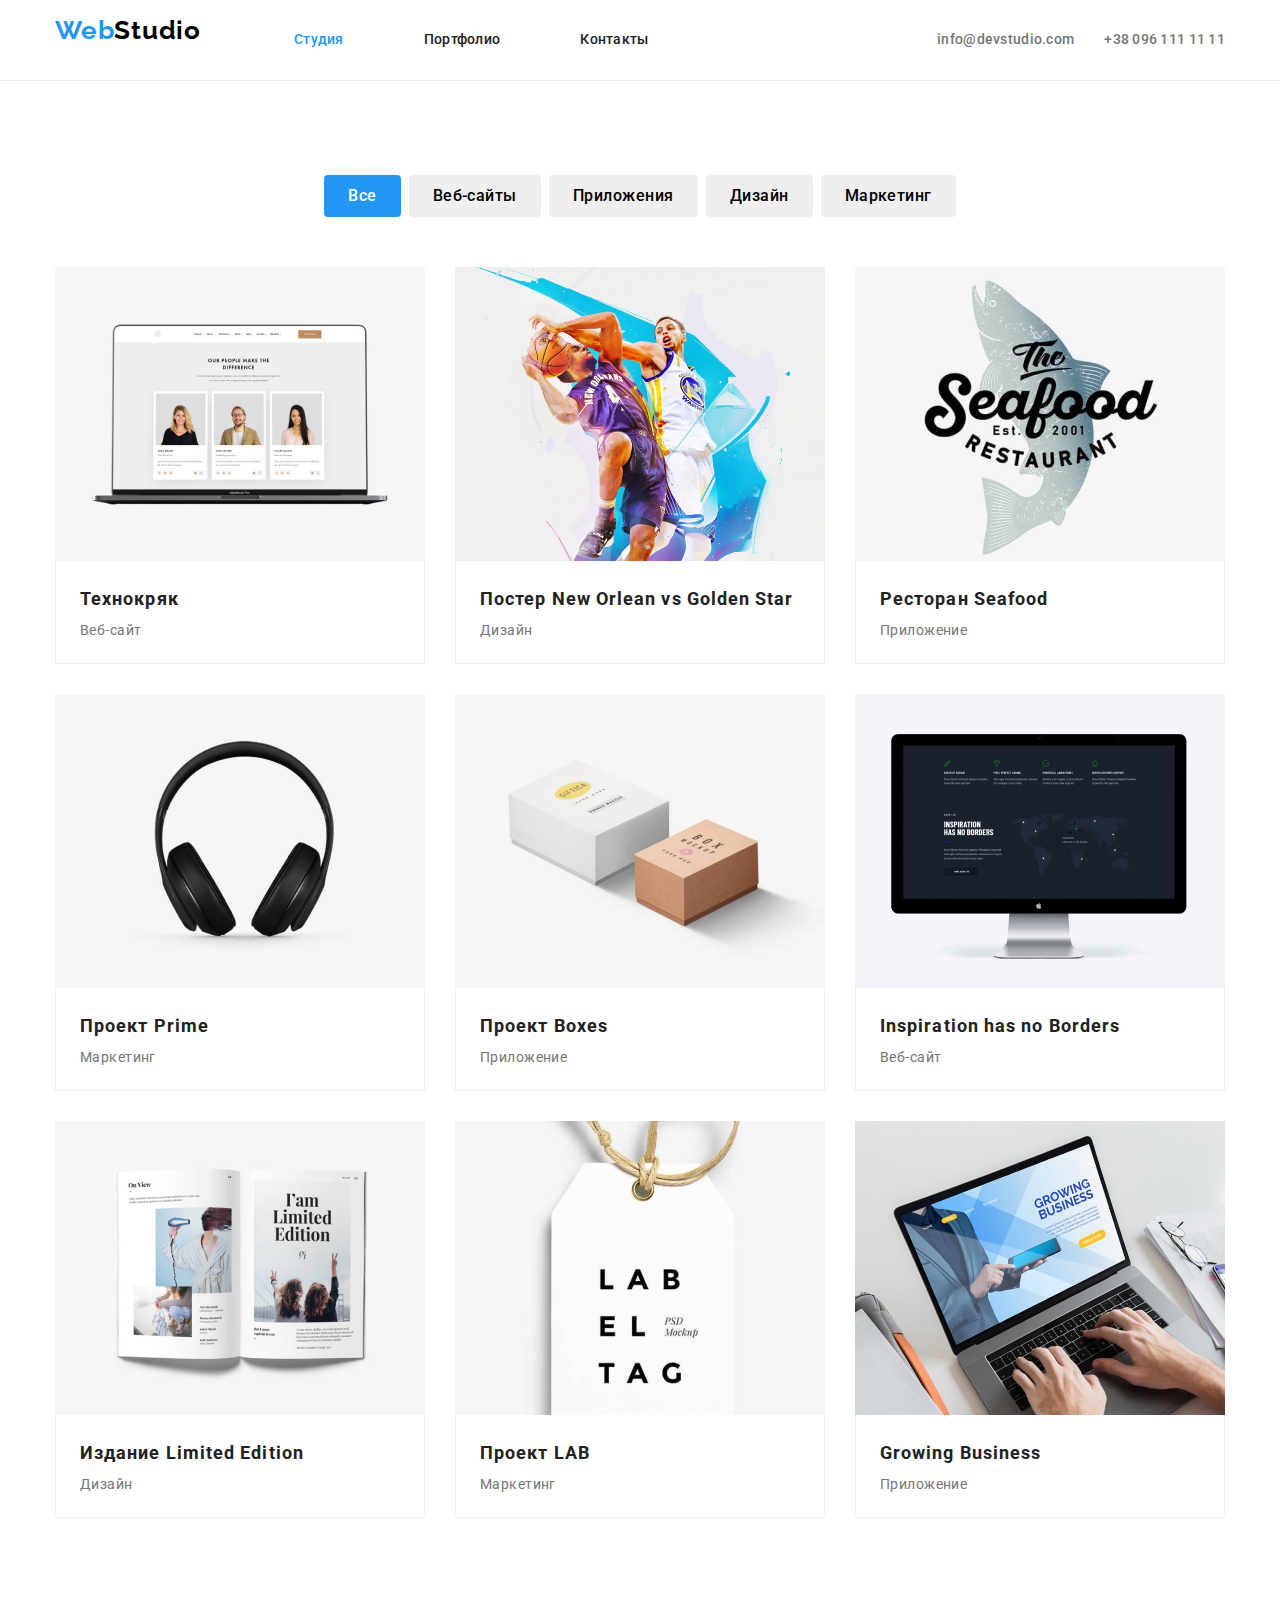
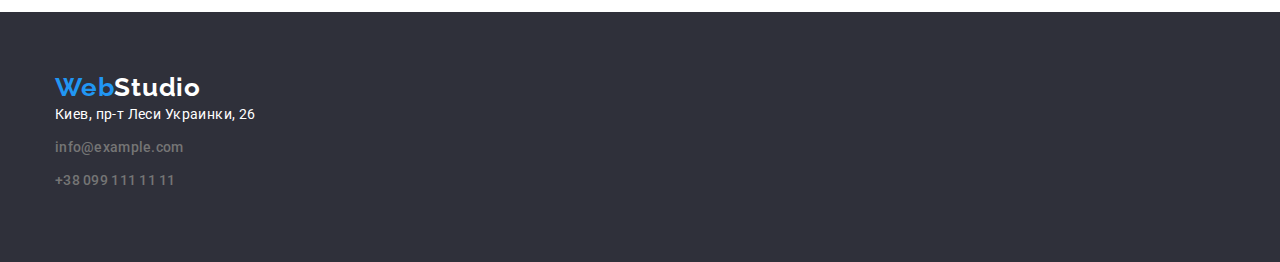
==== portfolio.html @ 62b83313 "створено дз4" ====
<!DOCTYPE html>
<html lang="ru">
<head>
    <meta charset="UTF-8">
    <meta http-equiv="X-UA-Compatible" content="IE=edge">
    <meta name="viewport" content="width=device-width, initial-scale=1.0">
    <title>Document</title>
    <link rel="preconnect" href="https://fonts.googleapis.com">
<link rel="preconnect" href="https://fonts.gstatic.com" crossorigin>
<link href="https://fonts.googleapis.com/css2?family=Raleway:wght@700&family=Roboto:wght@400;500;700&display=swap" rel="stylesheet">
<link rel="stylesheet" href="https://cdn.jsdelivr.net/npm/modern-normalize@1.1.0/modern-normalize.min.css">
    <link rel="stylesheet" href="./css/styles.css">
</head>
<body>
      <!--HEADER-->
      <header class="page-header">
        <div class="container page-container">
        <nav class="navigation">
                <a class="link logo logo-tape" href="">
                    <span class="logo-up list ">Web</span><span class="logo-up-color current">Studio</span></a>
                <ul class="menu list">
                    <li class="menu-item">
                        <a class="menu-link current link" href="./index.html">Студия</a>
                    </li>
                    <li class="menu-item">
                        <a class=" menu-link link" href="./portfolio.html">Портфолио</a>
                    </li>
                    <li class="menu-item">
                        <a class=" menu-link link" href="">Контакты</a>
                    </li>
                </ul>
            </nav>
            <ul class="menu list">
                <li class="menu">
                    <a class="link contact-phone-number" href="mailto:info@devstudio.com">info@devstudio.com</a>
                </li>
                <li class="menu">
                    <a class="link contact-phone-number" href="tel:+380961111111">+38 096 111 11 11</a>
                </li>
            </ul>
        </div>
    </header>

    <!--DESCRIPTION-->
    <main>
       <section class="work-portfolio section">
        <div class="container">
         <h1 class="visually-hidden">Описание</h1>
          <ul class="btn-knob menu-contact list">
            <li class=""><button class="bbtn portfolio-btn" type="button">Все</button></li>
            <li class=""><button class="port portfolio-btn" type="button">Веб-сайты</button></li>
            <li class=""><button class="port portfolio-btn" type="button">Приложения</button></li>
            <li class=""><button class="port portfolio-btn" type="button">Дизайн</button></li>
            <li class=""><button class="port portfolio-btn" type="button">Маркетинг</button></li>
            
          </ul>
    <!--ABOUT-PORTFOLIO-->
          <ul class="portfolio-list list">
            <li class="portfolio-item">
                <img src="./portfolio-photo/people.png" alt="открытый ноутбук с изображением сайта" width="370px" height="294px">
                <div class="div-portfolio">
                <h3 class="gallery-portfolio" >Технокряк</h3>
                <p class="story">Веб-сайт</p>
                </div>
            </li>

            <li class="portfolio-item"> 
                <img src="./portfolio-photo/football.png" alt="двое мужчин играют в футбол" width="370px" height="294px">
                <div class="div-portfolio">
                <h3 class="gallery-portfolio">Постер <span lang="en">New Orlean vs Golden Star</span></h3>
                <p class="story">Дизайн</p>
                </div>
            </li>

            <li class="portfolio-item"> 
                <img src="./portfolio-photo/seafood.png" alt="логотип ресторана морепродуктов" width="370px" height="294px">
                <div class="div-portfolio">
                <h3 class="gallery-portfolio">Ресторан <span lang="en">Seafood</span></h3>
                <p class="story">Приложение</p>
                </div>
            </li>

            <li class="portfolio-item">
                 <img src="./portfolio-photo/headphone.png" alt="наушники" width="370px" height="294px">
                <div class="div-portfolio">
                <h3 class="gallery-portfolio">Проект <span lang="en">Prime</span></h3>
                <p class="story">Маркетинг</p>
                </div>
            </li>

            <li class="portfolio-item">
                 <img src="./portfolio-photo/box.png" alt="две закрытых коробки- коричневая и белая" width="370px" height="294px">
                <div class="div-portfolio">
                <h3 class="gallery-portfolio">Проект <span lang="en">Boxes</span></h3>
                <p class="story">Приложение</p>
                </div>
            </li>

            <li class="portfolio-item"> 
                <img src="./portfolio-photo/monitor.png" alt="черный монитор" width="370px" height="294px">
                <div class="div-portfolio">
                <h3 class="gallery-portfolio" lang="en">Inspiration has no Borders</h3>
                <p class="story">Веб-сайт</p>
                </div>
            </li>

            <li class="portfolio-item">
                 <img src="./portfolio-photo/magazine.png" alt="открытый журнал с картинками" width="370px" height="294px">
                <div class="div-portfolio">
                <h3 class="gallery-portfolio">Издание <span lang="en">Limited Edition</span></h3>
                <p class="story">Дизайн</p>
                </div>
            </li>

            <li class="portfolio-item">
                 <img src="./portfolio-photo/label.png" alt="белая бирка с соломенной ниткой" width="370px" height="294px">
                <div class="div-portfolio">
                <h3 class="gallery-portfolio">Проект <span lang="en">LAB</span></h3>
                <p class="story">Маркетинг</p>
                </div>
            </li>
            <li class="portfolio-item"> <img src="./portfolio-photo/notebook.png" alt="руки печатают на открытом ноутбуке" width="370px" height="294px">
                <div class="div-portfolio">
                <h3 class="gallery-portfolio" lang="en">Growing Business</h3>
                <p class="story">Приложение</p>
                </div>
            </li>
            </ul>
        </div>
        </section>
    </main>

     <!--FOOTER-->
     <footer class=" color-back footer">
        <div class="container dark">
            <div>
             <a class="link logo" href="">Web<span class="logo-color-footer">Studio</span></a>
            <address class="adress">
         <ul class="list">
            <li class="account">
             <a class="adress link" href="https://goo.gl/maps/P68njvsLRJaKCuCR6" target="_blank" rel="noopener noreferrer">Киев, пр-т Леси Украинки, 26</a>
            </li>
            <li class="account">
             <a class="link contact-phone-number" href="mailto:info@example.com">info@example.com</a>
            </li>
            <li class="account">
             <a class="link contact-phone-number" href="tel:+380991111111">+38 099 111 11 11</a>
            </li>
        </ul>
            </address>
        </div>
            </div>
        
    </footer>

</body>
</html>
---- css/styles.css ----
:root {
    --accent-color: #2196F3;
    --text-color: #212121;
    --whitey-color: #ffffff;
    --mail-color: #757575;
    --background-color: #2F303A;
    --desc-color: #F5F4FA;


    }
h1,
h2,
h3,
h4,
h5,
p {
    margin-top: 0;
    margin-bottom: 0;
}

ul,
ol {
    margin-top: 0;
    margin-bottom: 0;
    padding-left: 0;

}

img {
    display: block;
}

button {
    cursor: pointer;
}
.list {list-style: none;
}
.link {
text-decoration: none;
}


body {font-family: 'Roboto', sans-serif;
    background-color: var(--whitey-color);
    font-size: 14px;
    letter-spacing: 0.03em;
}

.section{
    padding-top: 94px;
    padding-bottom: 94px;
}

.visually-hidden {
    position: absolute;
      white-space: nowrap;
      width: 1px;
      height: 1px;
      overflow: hidden;
      border: 0;
      padding: 0;
      clip: rect(0 0 0 0);
      clip-path: inset(50%);
      margin: -1px;
  }


/* =======================================HEADER */
.container {
    width: 1200px;
    margin-left: auto;
    margin-right: auto;
    padding-left: 15px;
    padding-right: 15px;
}

.page-container {
display: flex;
align-items: center;
}

.navigation {
    display: flex;
    align-items: center;
}

.menu {
    display: flex;
    align-items: center;
    margin-left: auto;
    gap: 30px;
}

.menu-contact {
    display: flex;
    align-items: center;
    margin-left: auto;
    gap: 30px;
}

.portfolio-list{
    display: flex;
    flex-wrap: wrap;
    align-items: center;
    margin-left: -30px;
    margin-top: -30px;
}

.portfolio-item{
    flex-basis: calc(100%/3 -30px);
    margin-left: 30px;
    margin-top: 30px;

}
.logo {
    margin-bottom: 20px;
font-family: 'Raleway', sans-serif;
font-weight: 700;
font-size: 26px;
line-height: 1.19;
letter-spacing: 0.03em;
color: var(--accent-color);
}
.logo-up-color{
    color: #000000;
}
.logo-tape {
    margin-right: 93px;
}



.menu-link {
    padding: 32px 0;
    display: block;
    font-style: normal;
font-weight: 500;
font-size: 14px;
line-height: 1.14;
letter-spacing: 0.02em;
color: var(--text-color)
}
.menu-link:hover,
.menu-link:focus {
color: var(--accent-color);
}
.menu-link.current {
    color: var(--accent-color)
}

.contact-phone-number{
font-weight: 500;
font-size: 14px;
line-height: 1.14;
letter-spacing: 0.02em;
color: var(--mail-color); 
}
.contact-phone-number:hover,
.contact-phone-number:focus {
color: var(--accent-color);
}

/*  =========================================HERO */

.hero{
background: var(--background-color);
padding: 200px 0;
}

.main-title{
    margin-bottom: 30px;
    width: 696px;
    margin-left: auto;
    margin-right: auto;
font-weight: 900;
font-size: 44px;
line-height: 1.36;
text-align: center;
letter-spacing: 0.06em;
text-transform: uppercase;
color: var(--whitey-color);
}

.modal-btn{
    padding-top: 10px;
    padding-bottom: 10px;
    padding-left: 32px;
    padding-right: 32px;
    border-radius: 4px;
    font-family: inherit;
font-weight: 700;
font-size: 16px;
line-height: 1.87;
letter-spacing: 0.06em;
color: var(--whitey-color);
cursor: pointer;
background: #188ce8;
border-color: transparent;
margin-right: auto;
margin-left: auto;
display: block;

}
.modal-btn:hover{
    background-color: var(--accent-color);
}
.modal-btn:focus {
background-color: #188CE8;

}


.modal-btn.current {
    color: var(--whitey-color);
    background-color: var(--accent-color)    
}

.modal-btn.active {
    background-color: var(--accent-color);
    color: var(--whitey-color);
}

.menu-item:not(:last-child) {
margin-right: 50px;
}

.page-header {
    border-bottom: #ececec 1px solid;
    
}

/* ================================DESCRIPTION*/


.desc{
    margin-bottom: 10px;
font-size: 14px;
font-weight: 700;
line-height: 1.14;
letter-spacing: 0.03em;
text-transform: uppercase;
color: var(--text-color);
}

.desc-item {
width: 270px;
font-style: normal;
font-weight: 400;
line-height: 1.71;
letter-spacing: 0.03em;
color: var(--mail-color)
}

.list-title {
  
}

.summary-title {
    justify-content: center;
    gap: 30px;
    display: flex;
}

.list-index {
    gap: 30px;
    display: block;
    justify-content: center;
    align-items: center;
}


/* ==================================ABOUT */
.section-title {
    margin-bottom: 50px;
font-weight: 700;
font-size: 36px;
line-height: 1.16;
letter-spacing: 0.03em;
color: var(--text-color);
}

.work {
    text-align: center;
    
}

.foto-list {
    display: flex;
}

.work-review:not(:last-child) {
    margin-right: 30px;
}

/* ==================================TEAM */
.team {
    padding: 94px 0;
    background-color: #F5F4FA;
}

.worker {
    margin-bottom: 10px;
font-weight: 500;
font-size: 16px;
line-height: 1.18;
letter-spacing: 0.03em;
text-align: center;
color: var(--text-color);
}

.worker-item {
line-height: 1.18;
text-align: center;
letter-spacing: 0.03em;
color: var(--mail-color);

}

.subtitle {
    margin-bottom: 50px;
    font-weight: 700;
    font-size: 36px;
    line-height: 1.16;
    letter-spacing: 0.03em;
    color: var(--text-color);
    text-align: center;
}

.foto-team:not(:last-child) {
    margin-right: 30px;

}

.div-studio {
    padding: 30px 0;
    box-shadow: 
    0px 1px 3px rgba(0, 0, 0, 0.12),
    0px 1px 1px rgba(0, 0, 0, 0.14),
    0px 2px 1px rgba(0, 0, 0, 0.2);
    border-radius: 
    0px 0px 4px 4px;
    background-color: var(--whitey-color)
}

.social-list-item

.foto-team:not(:last-child) {
    margin-right: 30px;
}

.social-list {
    display: flex;
    justify-content: center;
    gap: 10px;
}

.social-list-link {
    display: inline-block;
    height: 44px;
    width: 44px;
    background-size: contain;
    display: flex;
    justify-content: center;
    align-items: center;
    border-radius: 50%;
    background-color: var(--whitey-color)
}
.social-list-link:hover,
.social-list-link:focus {
    color: var(--whitey-color);
    border-color: var(--accent-color);
}

/* =================================FOOTER */
.footer {
background: var(--background-color);
}

.color-back {
    background: var(--background-color);
    padding-top: 60px;
    padding-bottom: 60px;
}


.adress {
font-style: normal;
font-weight: 400;
line-height: 1.7;
letter-spacing: 0.03em;
color: var(--whitey-color);
}

.account {
   margin-bottom: 9px;
}

.contact-link {
font-style: normal;
font-size: 14px;
line-height: 1.71;
letter-spacing: 0.03em;
color: rgba(255, 255, 255, 0.6);
}

/* ==========================PORTFOLIO */
.logo-color-footer {
color: var(--whitey-color);
}

.desc-list-portfolio{
font-weight: 500;
font-size: 16px;
line-height: 1.62;
text-align: center;
letter-spacing: 0.03em;
color: var(--text-color);
border-color:var(--desc-color) ;
}

.gallery-portfolio{
font-weight: 700;
font-size: 18px;
line-height: 2;
letter-spacing: 0.06em;
color: var(--text-color);
}

.story{
line-height: 1.88;
letter-spacing: 0.03em;
color: var(--mail-color);
}

.work-portfolio {
    padding: 94px 0;
}

.btn-knob{
    display: flex;
justify-content: center;
gap: 8px;
}

.div-portfolio {
    background-color: var(--whitey-color);
    border: 1px solid #eeeeee;
    padding-top: 20px;
    padding-bottom: 20px;
    padding-left: 24px;
    padding-right: 24px;
border-top: none;
}

.portfolio-btn{
    padding-top: 6px;
    padding-bottom: 6px;
padding-left: 22px;
padding-right: 22px;
border-radius: 4px;
font-family: 'Roboto', sans-serif;
font-weight: 500;
font-size: 16px;
line-height: 1.6;
text-align: center;
letter-spacing: 0.03em;
cursor: pointer;
border-color: transparent;
margin-bottom: 50px;
}

.port:hover,
.port:focus {
    color: var(--whitey-color);
    background-color: var(--accent-color)
}
.card-set{
    display: flex;
    flex-wrap: wrap;
    gap: 30px;
}

.bbtn{
    color: var(--whitey-color);
    background-color:var(--accent-color);
    border-color: transparent;
}
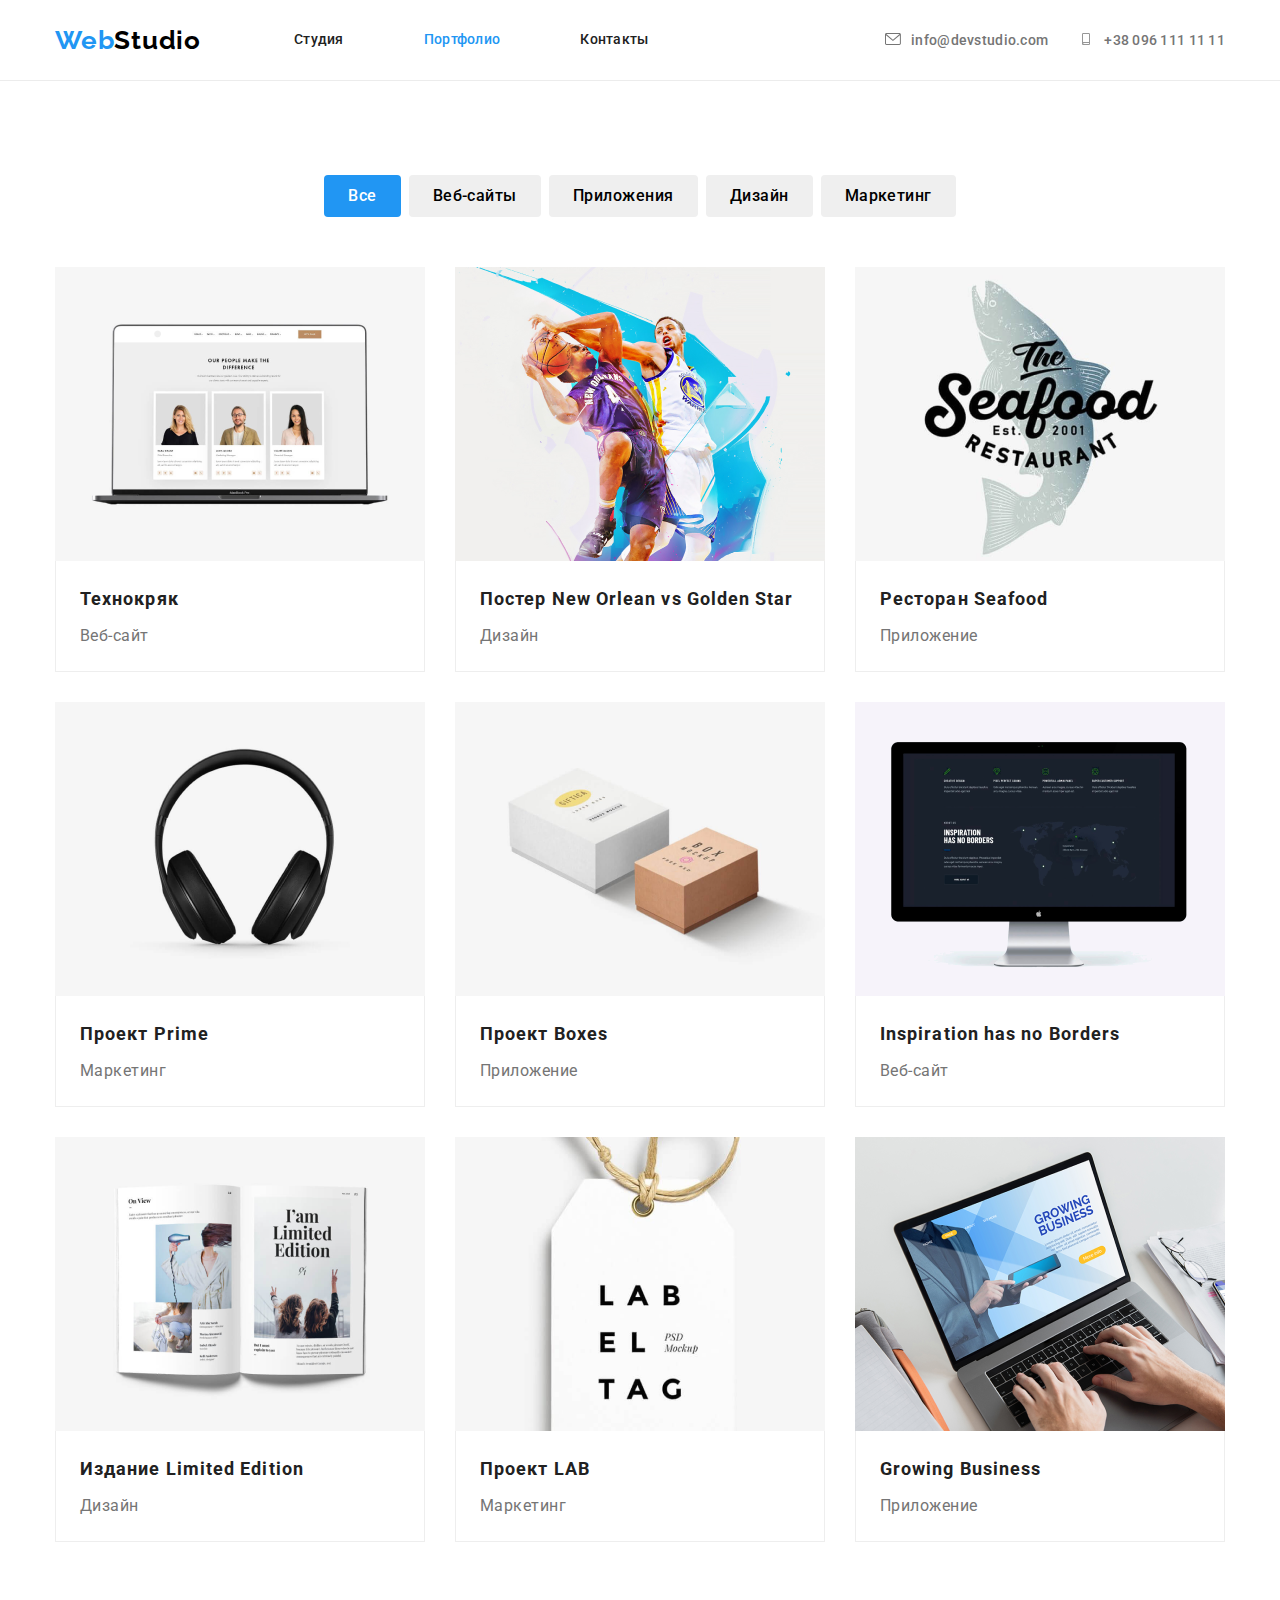
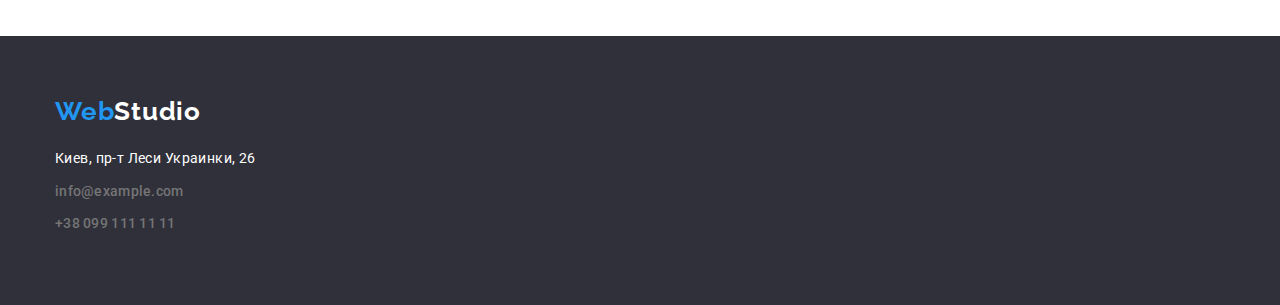
==== commit 034a380b: "виконане дз4 без футера і портфоліо" ====
--- a/portfolio.html
+++ b/portfolio.html
@@ -20,10 +20,10 @@
                     <span class="logo-up list ">Web</span><span class="logo-up-color current">Studio</span></a>
                 <ul class="menu list">
                     <li class="menu-item">
-                        <a class="menu-link current link" href="./index.html">Студия</a>
+                        <a class="menu-link link" href="./index.html">Студия</a>
                     </li>
                     <li class="menu-item">
-                        <a class=" menu-link link" href="./portfolio.html">Портфолио</a>
+                        <a class=" menu-link current link" href="./portfolio.html">Портфолио</a>
                     </li>
                     <li class="menu-item">
                         <a class=" menu-link link" href="">Контакты</a>
@@ -31,11 +31,18 @@
                 </ul>
             </nav>
             <ul class="menu list">
-                <li class="menu">
-                    <a class="link contact-phone-number" href="mailto:info@devstudio.com">info@devstudio.com</a>
+                <li>
+                    <a class="link contact-phone-number" href="mailto:info@devstudio.com">
+                        <svg class="contact-icon" width="16" height="12">
+                        <use href="./image/svg/symbol-defs.svg#icon-envelope1"></use>
+                    </svg>info@devstudio.com</a>
                 </li>
-                <li class="menu">
-                    <a class="link contact-phone-number" href="tel:+380961111111">+38 096 111 11 11</a>
+                <li>
+                    <a class="link contact-phone-number" href="tel:+380961111111">
+                    <svg class="contact-icon" width="16" height="12">
+                     <use href="./image/svg/symbol-defs.svg#icon-smartphone"></use>
+                    </svg>+38 096 111 11 11</a>
+                    
                 </li>
             </ul>
         </div>
--- a/css/styles.css
+++ b/css/styles.css
@@ -5,7 +5,7 @@
     --mail-color: #757575;
     --background-color: #2F303A;
     --desc-color: #F5F4FA;
-
+    --fill-color: #188CE8;
 
     }
 h1,
@@ -92,10 +92,10 @@
 }
 
 .menu-contact {
-    display: flex;
+    margin-bottom: 50px;
     align-items: center;
     margin-left: auto;
-    gap: 30px;
+    
 }
 
 .portfolio-list{
@@ -113,7 +113,7 @@
 
 }
 .logo {
-    margin-bottom: 20px;
+    margin-bottom: 0;
 font-family: 'Raleway', sans-serif;
 font-weight: 700;
 font-size: 26px;
@@ -159,6 +159,19 @@
 .contact-phone-number:focus {
 color: var(--accent-color);
 }
+
+.contact-phone-number:hover .contact-icon,
+.contact-phone-number:focus .contact-icon{
+fill: var(--accent-color);
+}
+
+.contact-icon{
+    margin-right: 10px;
+    fill: #757575;
+
+}
+
+
 
 /*  =========================================HERO */
 
@@ -230,6 +243,14 @@
 }
 
 /* ================================DESCRIPTION*/
+.wrapper-icon {
+    background-color: #F5F4FA;
+    height: 120px;
+    align-items: center;
+    justify-content: center;
+    display: flex;
+    margin-bottom: 30px;
+}
 
 
 .desc{
@@ -251,9 +272,10 @@
 color: var(--mail-color)
 }
 
-.list-title {
-  
-}
+.list-title{
+    flex-basis: calc((100% - 90px) / 4);
+}
+
 
 .summary-title {
     justify-content: center;
@@ -281,6 +303,7 @@
 
 .work {
     text-align: center;
+    padding-top: 0;
     
 }
 
@@ -313,6 +336,7 @@
 text-align: center;
 letter-spacing: 0.03em;
 color: var(--mail-color);
+margin-bottom: 16px;
 
 }
 
@@ -332,7 +356,8 @@
 }
 
 .div-studio {
-    padding: 30px 0;
+    padding: 30px 32px;
+    
     box-shadow: 
     0px 1px 3px rgba(0, 0, 0, 0.12),
     0px 1px 1px rgba(0, 0, 0, 0.14),
@@ -371,6 +396,76 @@
     border-color: var(--accent-color);
 }
 
+.team-list-icon{
+    display: flex;
+    gap: 10px;
+    }
+.team-link{
+    width: 44px;
+    height: 44px;
+    border-radius: 50%;
+    display: flex;
+    justify-content: center;
+    align-items: center;
+}
+.team-link:hover,
+.team-link:focus {
+background-color: #2196F3;
+}
+
+.svg-team {
+    fill: #AFB1B8;
+}
+
+.team-link:hover .svg-team,
+.team-link:focus .svg-team {
+    fill: #ffffff;
+} 
+/*============================CLIENTS*/
+.section-emdlem{
+    padding: 94px 0;
+    padding-top: 94px;
+    padding-right: 0px;
+    padding-bottom: 94px;
+    padding-left: 0px;
+}
+.regular-clients{
+    margin-bottom: 50px;
+    font-family: 'Roboto';
+    font-style: normal;
+    font-weight: 700;
+    font-size: 36px;
+    line-height: 1.16;
+    text-align: center;
+    letter-spacing: 0.03em;
+    color: var(--text-color);
+}
+.company-emdlem{
+    padding: 94 0;
+    display: flex;
+    justify-content: center;
+    gap: 30px;
+}
+.list-clients:hover .svg-clients,
+.list-clients:focus .svg-clients{
+    fill: var(--fill-color);
+}
+.list-clients:hover,
+.list-clients:focus{
+    fill: var(--fill-color);
+    border: 1px solid #188CE8;
+}
+.list-clients{
+    display: flex;
+    justify-content: center;
+    align-items: center;
+    border: 1px solid #AFB1B8;
+    border-radius: 4px;
+    width: 170px;
+    height: 94px;
+}
+
+
 /* =================================FOOTER */
 .footer {
 background: var(--background-color);
@@ -384,6 +479,7 @@
 
 
 .adress {
+    margin-top: 20px;
 font-style: normal;
 font-weight: 400;
 line-height: 1.7;
@@ -401,6 +497,46 @@
 line-height: 1.71;
 letter-spacing: 0.03em;
 color: rgba(255, 255, 255, 0.6);
+}
+/*========footericon===*/
+.dark-list-item{
+    margin-left: 70px;
+}
+.conected{
+    font-family: 'Roboto';
+    font-style: normal;
+    font-weight: 700;
+    font-size: 14px;
+    line-height: 1.14;
+    letter-spacing: 0.03em;
+    color: var(--whitey-color);
+}
+.black-list{
+    margin-top: 20px;
+    gap: 10px;
+    display: flex;
+    justify-content: center;
+}
+.social-list-item{
+
+}
+.social-list-dark{
+    display: inline-block;
+    height: 44px;
+    width: 44px;
+    background-size: contain;
+    display: flex;
+    justify-content: center;
+    align-items: center;
+    border-radius: 50%;
+    background-color: black;
+}
+.social-list-dark:hover .social-icon,
+.social-list-dark:focus .social-icon {
+    fill: white;
+}
+.social-icon{
+    fill: var(--whitey-color);
 }
 
 /* ==========================PORTFOLIO */
@@ -419,17 +555,18 @@
 }
 
 .gallery-portfolio{
-font-weight: 700;
 font-size: 18px;
 line-height: 2;
 letter-spacing: 0.06em;
 color: var(--text-color);
+margin-bottom: 4px;
 }
 
 .story{
 line-height: 1.88;
 letter-spacing: 0.03em;
 color: var(--mail-color);
+font-size: 16px;
 }
 
 .work-portfolio {
@@ -466,7 +603,7 @@
 letter-spacing: 0.03em;
 cursor: pointer;
 border-color: transparent;
-margin-bottom: 50px;
+
 }
 
 .port:hover,
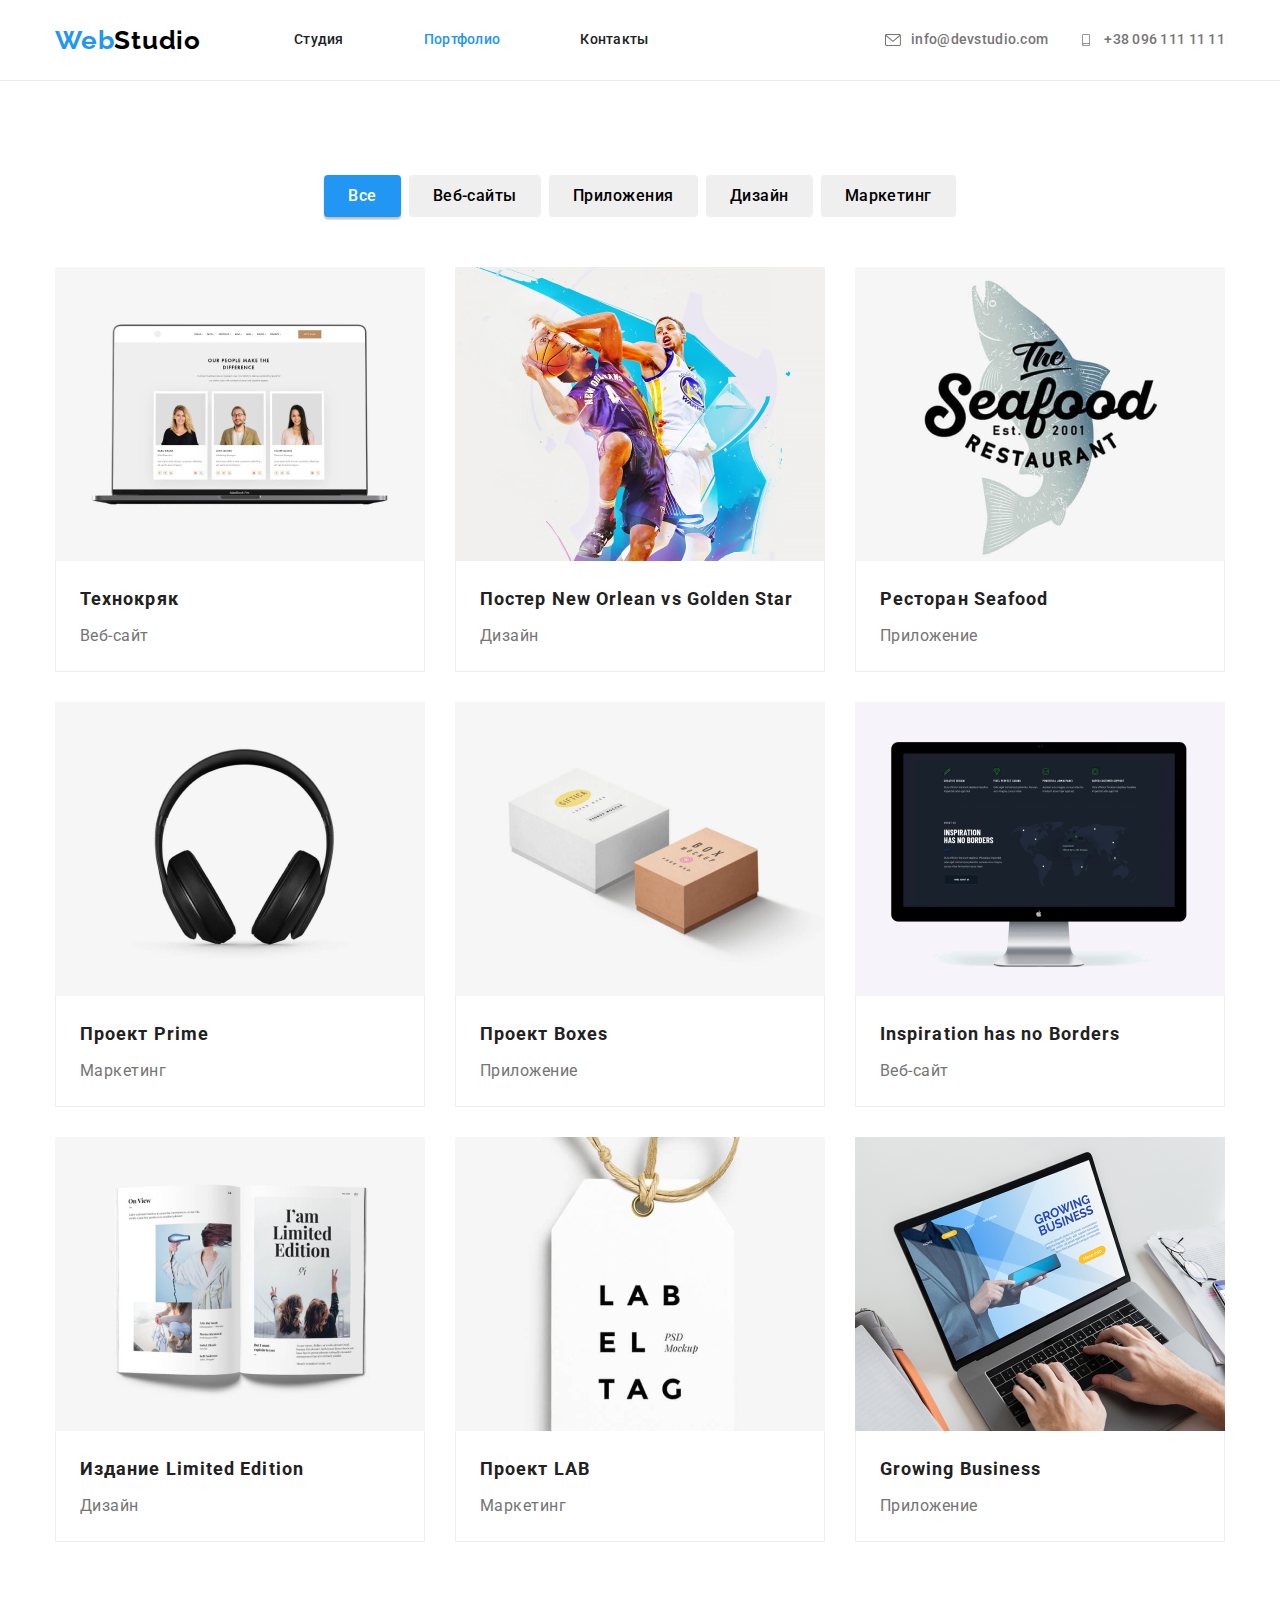
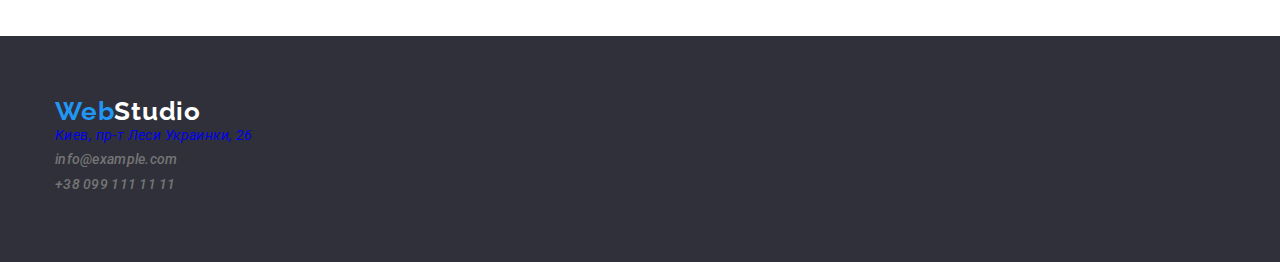
==== commit a326a028: "дз4 футер" ====
--- a/portfolio.html
+++ b/portfolio.html
@@ -64,73 +64,92 @@
     <!--ABOUT-PORTFOLIO-->
           <ul class="portfolio-list list">
             <li class="portfolio-item">
+                <a class="portfolio-link link" href="">
                 <img src="./portfolio-photo/people.png" alt="открытый ноутбук с изображением сайта" width="370px" height="294px">
                 <div class="div-portfolio">
                 <h3 class="gallery-portfolio" >Технокряк</h3>
                 <p class="story">Веб-сайт</p>
                 </div>
+            </a>
             </li>
 
             <li class="portfolio-item"> 
+                <a class="portfolio-link link" href="">
                 <img src="./portfolio-photo/football.png" alt="двое мужчин играют в футбол" width="370px" height="294px">
                 <div class="div-portfolio">
                 <h3 class="gallery-portfolio">Постер <span lang="en">New Orlean vs Golden Star</span></h3>
                 <p class="story">Дизайн</p>
                 </div>
+            </a>
             </li>
 
-            <li class="portfolio-item"> 
+            <li class="portfolio-item">
+                <a class="portfolio-link link" href="">
                 <img src="./portfolio-photo/seafood.png" alt="логотип ресторана морепродуктов" width="370px" height="294px">
                 <div class="div-portfolio">
                 <h3 class="gallery-portfolio">Ресторан <span lang="en">Seafood</span></h3>
                 <p class="story">Приложение</p>
                 </div>
+            </a>
             </li>
 
             <li class="portfolio-item">
+                <a class="portfolio-link link" href="">
                  <img src="./portfolio-photo/headphone.png" alt="наушники" width="370px" height="294px">
                 <div class="div-portfolio">
                 <h3 class="gallery-portfolio">Проект <span lang="en">Prime</span></h3>
                 <p class="story">Маркетинг</p>
                 </div>
+            </a>
             </li>
 
             <li class="portfolio-item">
+                <a class="portfolio-link link" href="">
                  <img src="./portfolio-photo/box.png" alt="две закрытых коробки- коричневая и белая" width="370px" height="294px">
                 <div class="div-portfolio">
                 <h3 class="gallery-portfolio">Проект <span lang="en">Boxes</span></h3>
                 <p class="story">Приложение</p>
                 </div>
+            </a>
             </li>
 
             <li class="portfolio-item"> 
+                <a class="portfolio-link link" href="">
                 <img src="./portfolio-photo/monitor.png" alt="черный монитор" width="370px" height="294px">
                 <div class="div-portfolio">
                 <h3 class="gallery-portfolio" lang="en">Inspiration has no Borders</h3>
                 <p class="story">Веб-сайт</p>
                 </div>
+            </a>
             </li>
 
             <li class="portfolio-item">
+                <a class="portfolio-link link" href="">
                  <img src="./portfolio-photo/magazine.png" alt="открытый журнал с картинками" width="370px" height="294px">
                 <div class="div-portfolio">
                 <h3 class="gallery-portfolio">Издание <span lang="en">Limited Edition</span></h3>
                 <p class="story">Дизайн</p>
                 </div>
+            </a>
             </li>
 
             <li class="portfolio-item">
+                <a class="portfolio-link link" href="">
                  <img src="./portfolio-photo/label.png" alt="белая бирка с соломенной ниткой" width="370px" height="294px">
                 <div class="div-portfolio">
                 <h3 class="gallery-portfolio">Проект <span lang="en">LAB</span></h3>
                 <p class="story">Маркетинг</p>
                 </div>
+            </a>
             </li>
-            <li class="portfolio-item"> <img src="./portfolio-photo/notebook.png" alt="руки печатают на открытом ноутбуке" width="370px" height="294px">
+            <li class="portfolio-item">
+                <a class="portfolio-link link" href=""> 
+                <img src="./portfolio-photo/notebook.png" alt="руки печатают на открытом ноутбуке" width="370px" height="294px">
                 <div class="div-portfolio">
                 <h3 class="gallery-portfolio" lang="en">Growing Business</h3>
                 <p class="story">Приложение</p>
                 </div>
+            </a>
             </li>
             </ul>
         </div>
--- a/css/styles.css
+++ b/css/styles.css
@@ -153,7 +153,9 @@
 font-size: 14px;
 line-height: 1.14;
 letter-spacing: 0.02em;
-color: var(--mail-color); 
+color: var(--mail-color);
+display: flex; 
+align-items: center;
 }
 .contact-phone-number:hover,
 .contact-phone-number:focus {
@@ -178,6 +180,13 @@
 .hero{
 background: var(--background-color);
 padding: 200px 0;
+background-image: linear-gradient(to bottom, rgba(55, 47, 58, 0.4) 0%, rgba(55, 47, 58, 0) 100%), url(../banner/banner.jpg);
+background-repeat: no-repeat;
+background-position: center;
+background-size: cover;
+margin-left: auto;
+margin-right: auto;
+width: 1600px;
 }
 
 .main-title{
@@ -446,16 +455,19 @@
     justify-content: center;
     gap: 30px;
 }
-.list-clients:hover .svg-clients,
-.list-clients:focus .svg-clients{
-    fill: var(--fill-color);
-}
-.list-clients:hover,
-.list-clients:focus{
-    fill: var(--fill-color);
+
+.social-list-clients:hover,
+.social-list-clients:focus{
+    color: var(--fill-color);
     border: 1px solid #188CE8;
-}
-.list-clients{
+border-radius: 4px;}
+
+    .svg-clients{
+        fill: currentColor;
+
+    }
+
+.social-list-clients{
     display: flex;
     justify-content: center;
     align-items: center;
@@ -463,6 +475,7 @@
     border-radius: 4px;
     width: 170px;
     height: 94px;
+    color: #AFB1B8;
 }
 
 
@@ -475,7 +488,14 @@
     background: var(--background-color);
     padding-top: 60px;
     padding-bottom: 60px;
-}
+    
+}
+.color-back .container{
+    display: flex;
+    align-items: baseline;
+}
+
+.footer-wrapper-adress
 
 
 .adress {
@@ -498,9 +518,13 @@
 letter-spacing: 0.03em;
 color: rgba(255, 255, 255, 0.6);
 }
+
+
 /*========footericon===*/
 .dark-list-item{
     margin-left: 70px;
+    display: inline-flex;
+    flex-direction: column;
 }
 .conected{
     font-family: 'Roboto';
@@ -510,6 +534,7 @@
     line-height: 1.14;
     letter-spacing: 0.03em;
     color: var(--whitey-color);
+    text-transform: uppercase;
 }
 .black-list{
     margin-top: 20px;
@@ -521,19 +546,18 @@
 
 }
 .social-list-dark{
-    display: inline-block;
+   
     height: 44px;
     width: 44px;
-    background-size: contain;
     display: flex;
     justify-content: center;
     align-items: center;
     border-radius: 50%;
-    background-color: black;
+    background-color: rgba(255, 255, 255, 0.1);
 }
 .social-list-dark:hover .social-icon,
 .social-list-dark:focus .social-icon {
-    fill: white;
+   background-color: var(--accent-color);
 }
 .social-icon{
     fill: var(--whitey-color);
@@ -609,7 +633,9 @@
 .port:hover,
 .port:focus {
     color: var(--whitey-color);
-    background-color: var(--accent-color)
+    background-color: var(--accent-color);
+    box-shadow: 0px 3px 1px rgba(0, 0, 0, 0.1), 0px 1px 2px rgba(0, 0, 0, 0.08),
+    0px 2px 2px rgba(0, 0, 0, 0.12);
 }
 .card-set{
     display: flex;
@@ -621,4 +647,16 @@
     color: var(--whitey-color);
     background-color:var(--accent-color);
     border-color: transparent;
+    box-shadow: 0px 3px 1px rgba(0, 0, 0, 0.1), 0px 1px 2px rgba(0, 0, 0, 0.08),
+    0px 2px 2px rgba(0, 0, 0, 0.12);
+}
+
+.portfolio-link{
+    display: block;
+
+}
+.portfolio-link:hover,
+.portfolio-link:focus{
+    box-shadow: 0px 1px 1px rgba(0, 0, 0, 0.12), 0px 4px 4px rgba(0, 0, 0, 0.06),
+    1px 4px 6px rgba(0, 0, 0, 0.16);
 }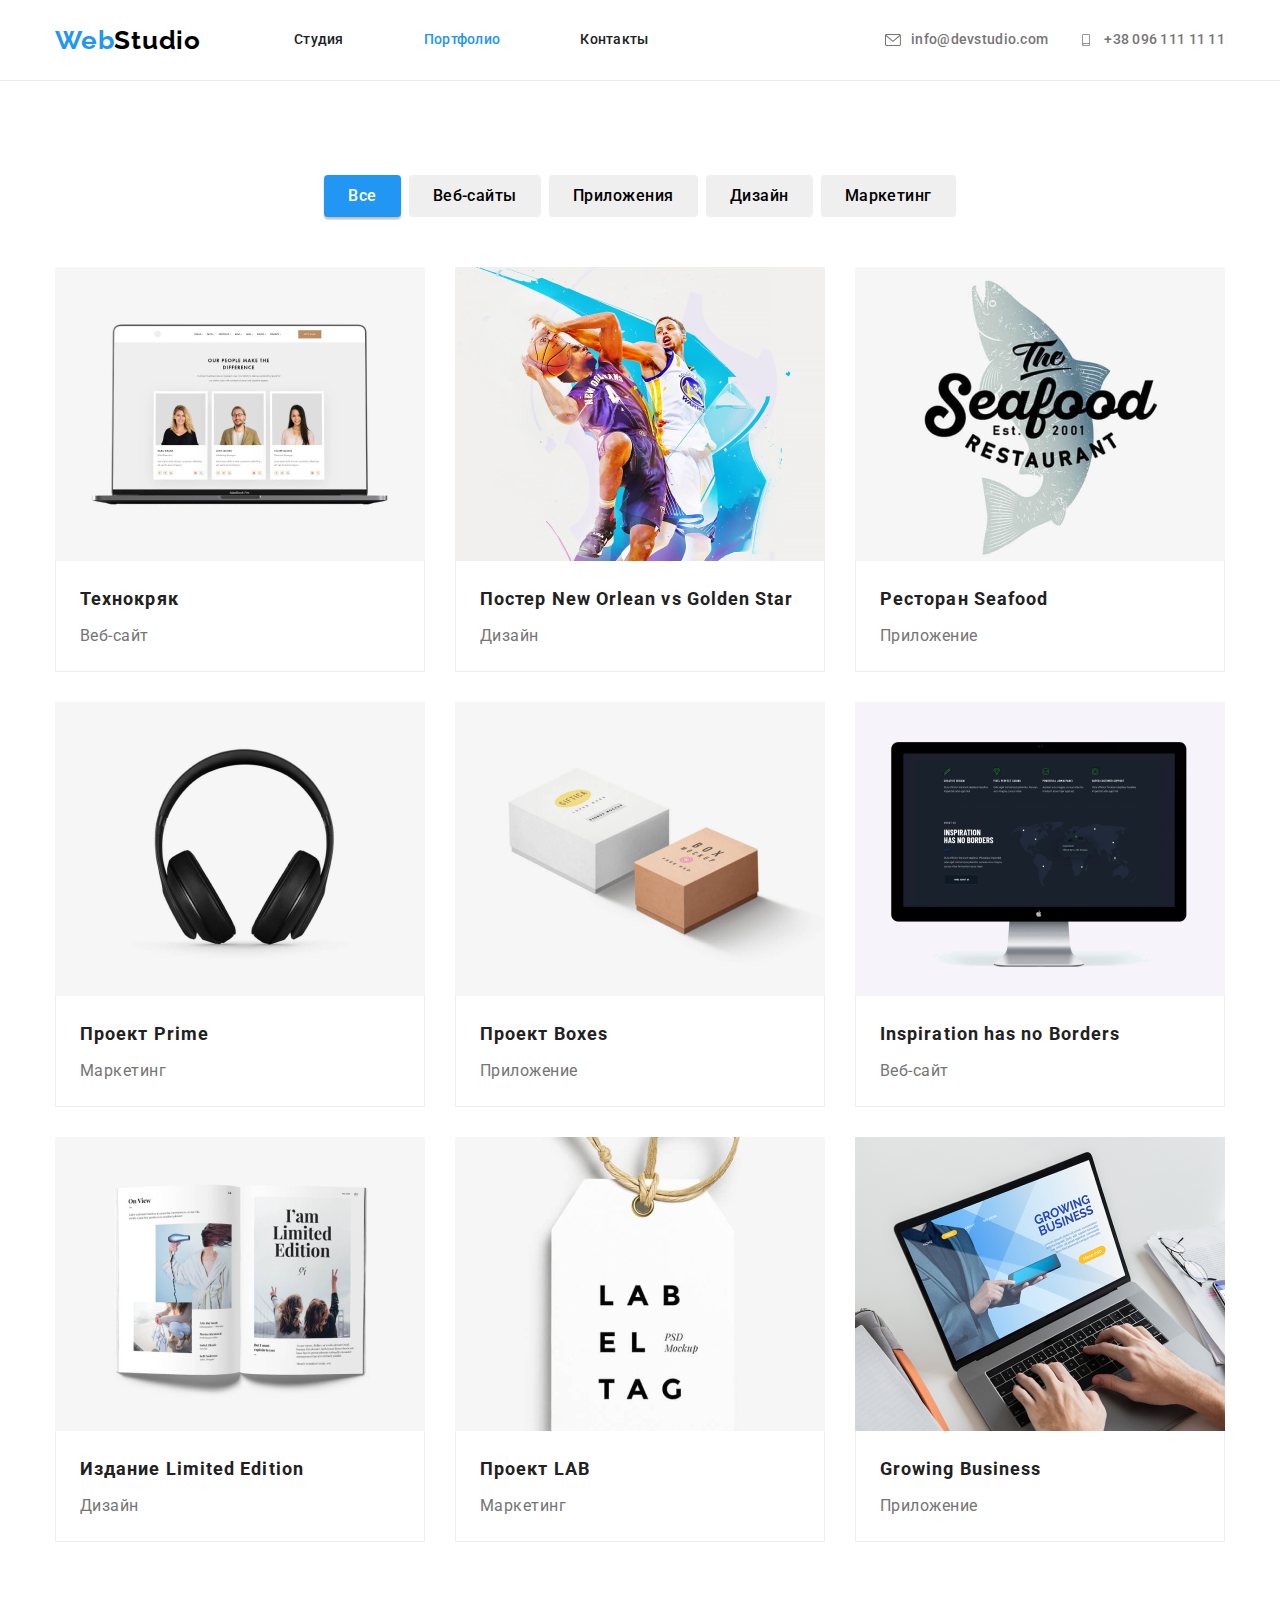
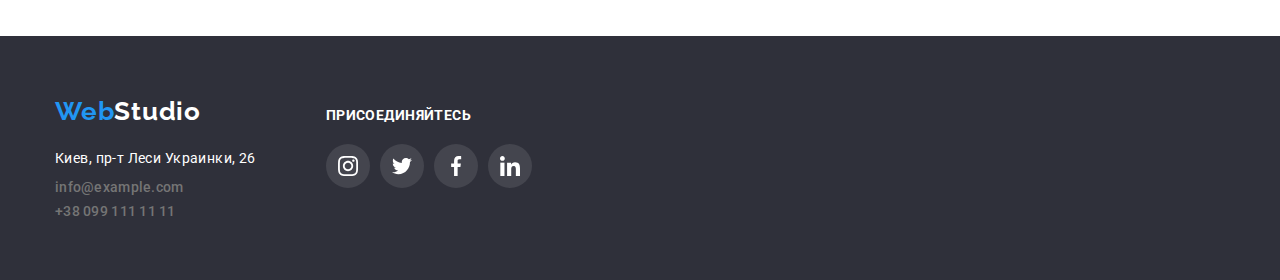
==== commit a9ab2b3f: "дз4 доопрацьовано вже остаточно" ====
--- a/portfolio.html
+++ b/portfolio.html
@@ -158,8 +158,8 @@
 
      <!--FOOTER-->
      <footer class=" color-back footer">
-        <div class="container dark">
-            <div>
+        <div class="container">
+<div class="footer-wrapper-adress">
              <a class="link logo" href="">Web<span class="logo-color-footer">Studio</span></a>
             <address class="adress">
          <ul class="list">
@@ -169,14 +169,54 @@
             <li class="account">
              <a class="link contact-phone-number" href="mailto:info@example.com">info@example.com</a>
             </li>
-            <li class="account">
+            <li>
              <a class="link contact-phone-number" href="tel:+380991111111">+38 099 111 11 11</a>
             </li>
         </ul>
             </address>
         </div>
+            
+<!--footericon-->
+
+            <div class="dark-list-item">
+                
+              <h3 class="conected">Присоединяйтесь</h3>
+              <ul class="list black-list">
+
+                 <li class="social-list-item" >
+                  <a href="" class="social-list-dark">
+                    <svg class="social-icon" width="20" height="20">
+                     <use href="./image/svg/symbol-defs.svg#icon-instagram-2"></use>
+                    </svg>
+                  </a>
+                 </li>
+
+                 <li class="social-list-item" >
+                  <a href="" class="social-list-dark">
+                    <svg class="social-icon" width="20" height="20">
+                     <use href="./image/svg/symbol-defs.svg#icon-twitter-1"></use>
+                    </svg>
+                  </a>
+                 </li>
+
+                 <li class="social-list-item" >
+                  <a href="" class="social-list-dark">
+                    <svg class="social-icon" width="20" height="20">
+                     <use href="./image/svg/symbol-defs.svg#icon-facebook-1"></use>
+                    </svg>
+                  </a>
+                 </li>
+
+                 <li class="social-list-item" >
+                  <a href="" class="social-list-dark">
+                    <svg class="social-icon" width="20" height="20">
+                     <use href="./image/svg/symbol-defs.svg#icon-linkedin-1"></use>
+                    </svg>
+                  </a>
+                </li>
+              </ul>
             </div>
-        
+        </div>
     </footer>
 
 </body>
--- a/css/styles.css
+++ b/css/styles.css
@@ -555,8 +555,8 @@
     border-radius: 50%;
     background-color: rgba(255, 255, 255, 0.1);
 }
-.social-list-dark:hover .social-icon,
-.social-list-dark:focus .social-icon {
+.social-list-dark:hover,
+.social-list-dark:focus{
    background-color: var(--accent-color);
 }
 .social-icon{
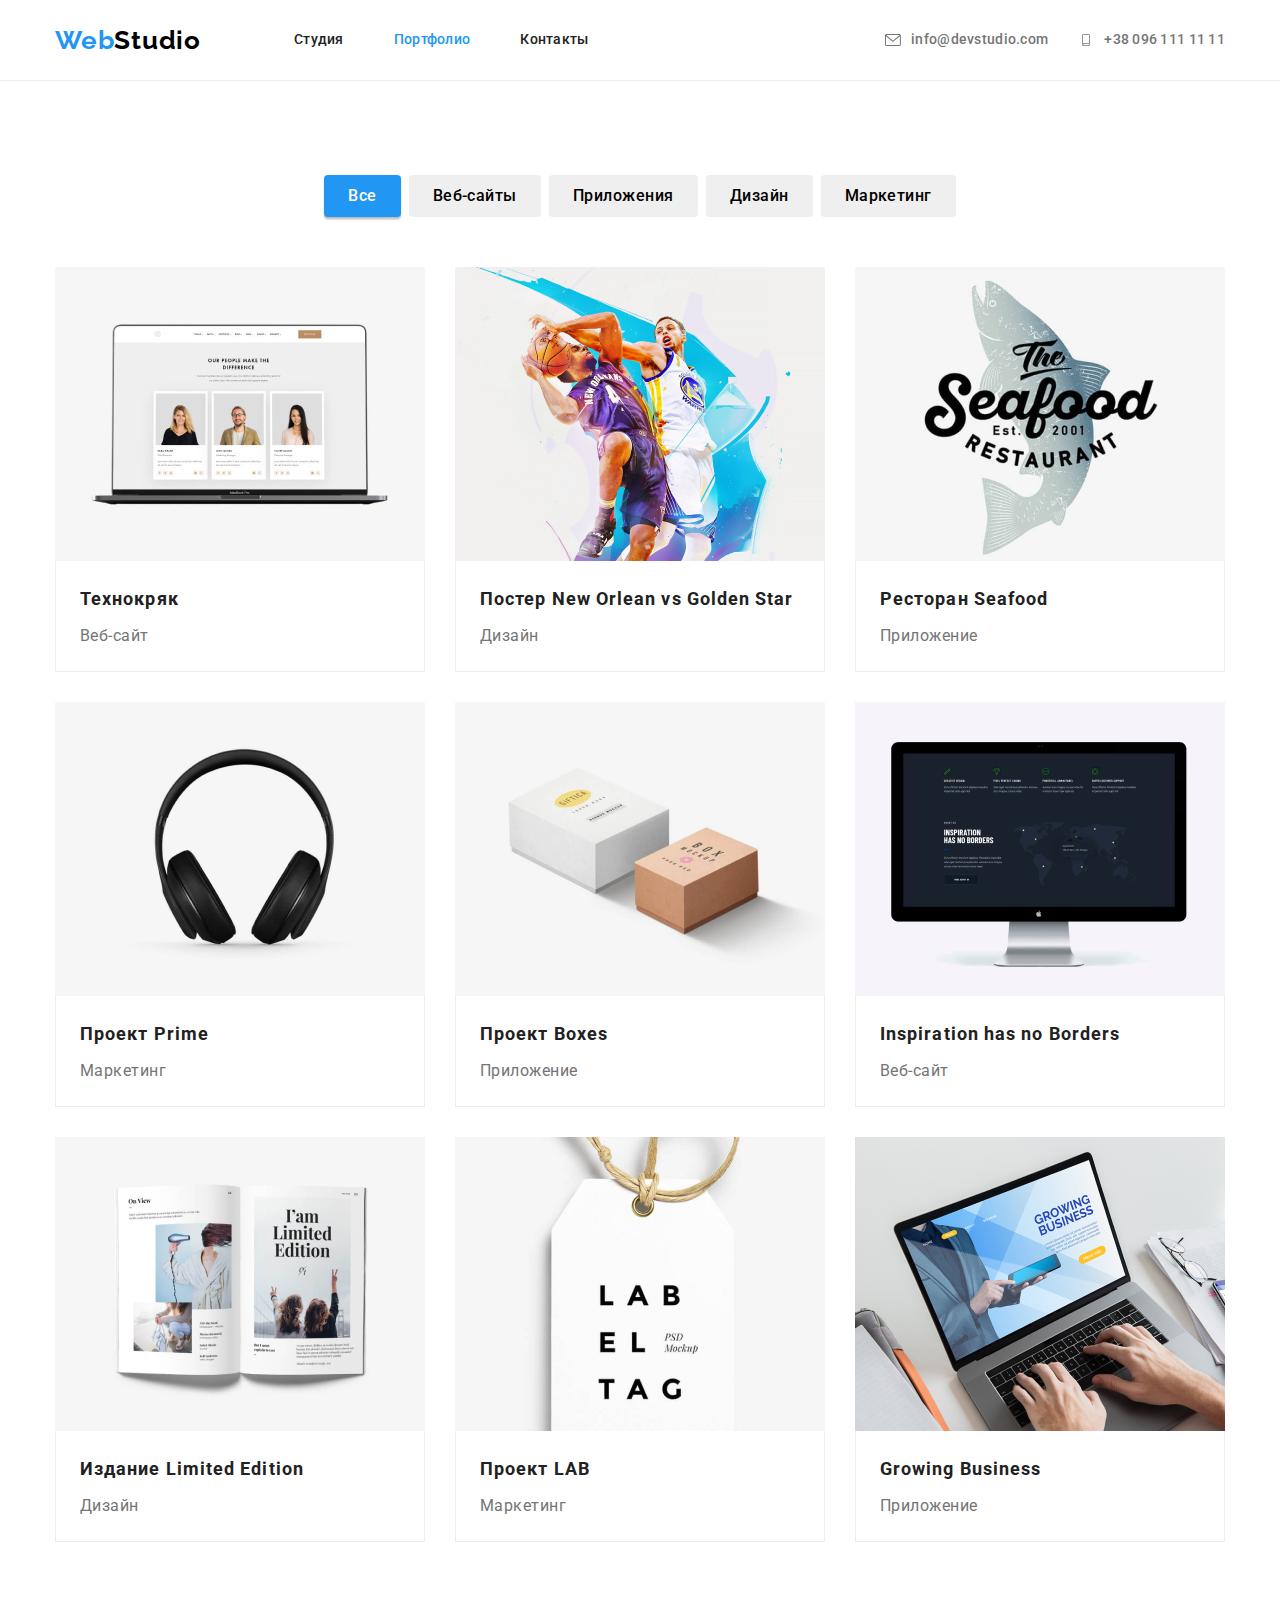
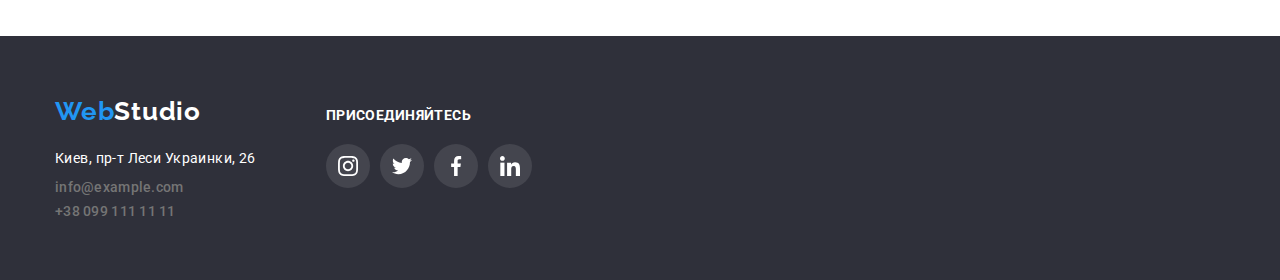
==== commit b042b94c: "дз готово повністю" ====
--- a/portfolio.html
+++ b/portfolio.html
@@ -30,7 +30,7 @@
                     </li>
                 </ul>
             </nav>
-            <ul class="menu list">
+            <ul class="menu-contact list">
                 <li>
                     <a class="link contact-phone-number" href="mailto:info@devstudio.com">
                         <svg class="contact-icon" width="16" height="12">
--- a/css/styles.css
+++ b/css/styles.css
@@ -83,20 +83,27 @@
     display: flex;
     align-items: center;
 }
-
-.menu {
+.menu{
+    display: flex;
+    align-items: center;
+    margin-left: auto;  
+}
+
+.menu-contact {
     display: flex;
     align-items: center;
     margin-left: auto;
     gap: 30px;
-}
-
-.menu-contact {
+   
+}
+
+
+/* .menu-contact {
     margin-bottom: 50px;
     align-items: center;
     margin-left: auto;
     
-}
+} */
 
 .portfolio-list{
     display: flex;
@@ -186,7 +193,7 @@
 background-size: cover;
 margin-left: auto;
 margin-right: auto;
-width: 1600px;
+max-width: 1600px;
 }
 
 .main-title{
@@ -601,6 +608,7 @@
     display: flex;
 justify-content: center;
 gap: 8px;
+margin-bottom: 50px;
 }
 
 .div-portfolio {
